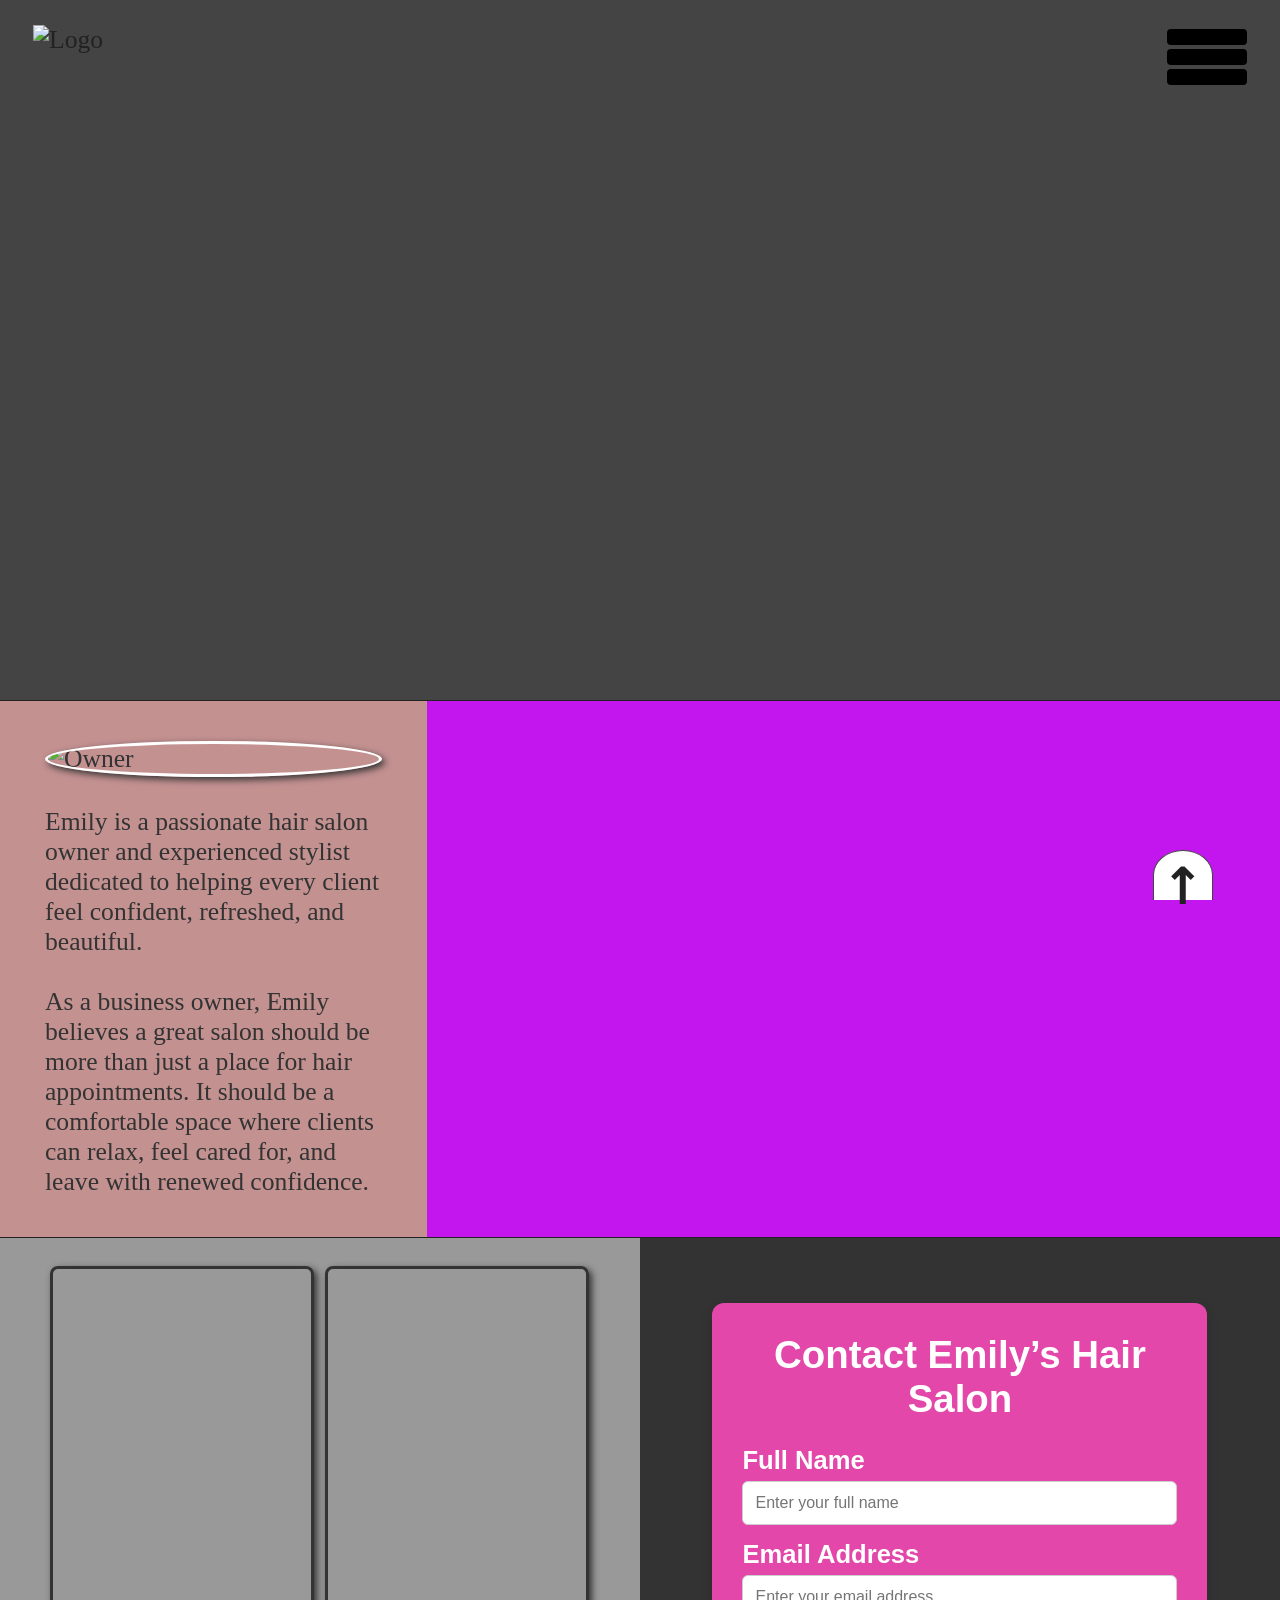
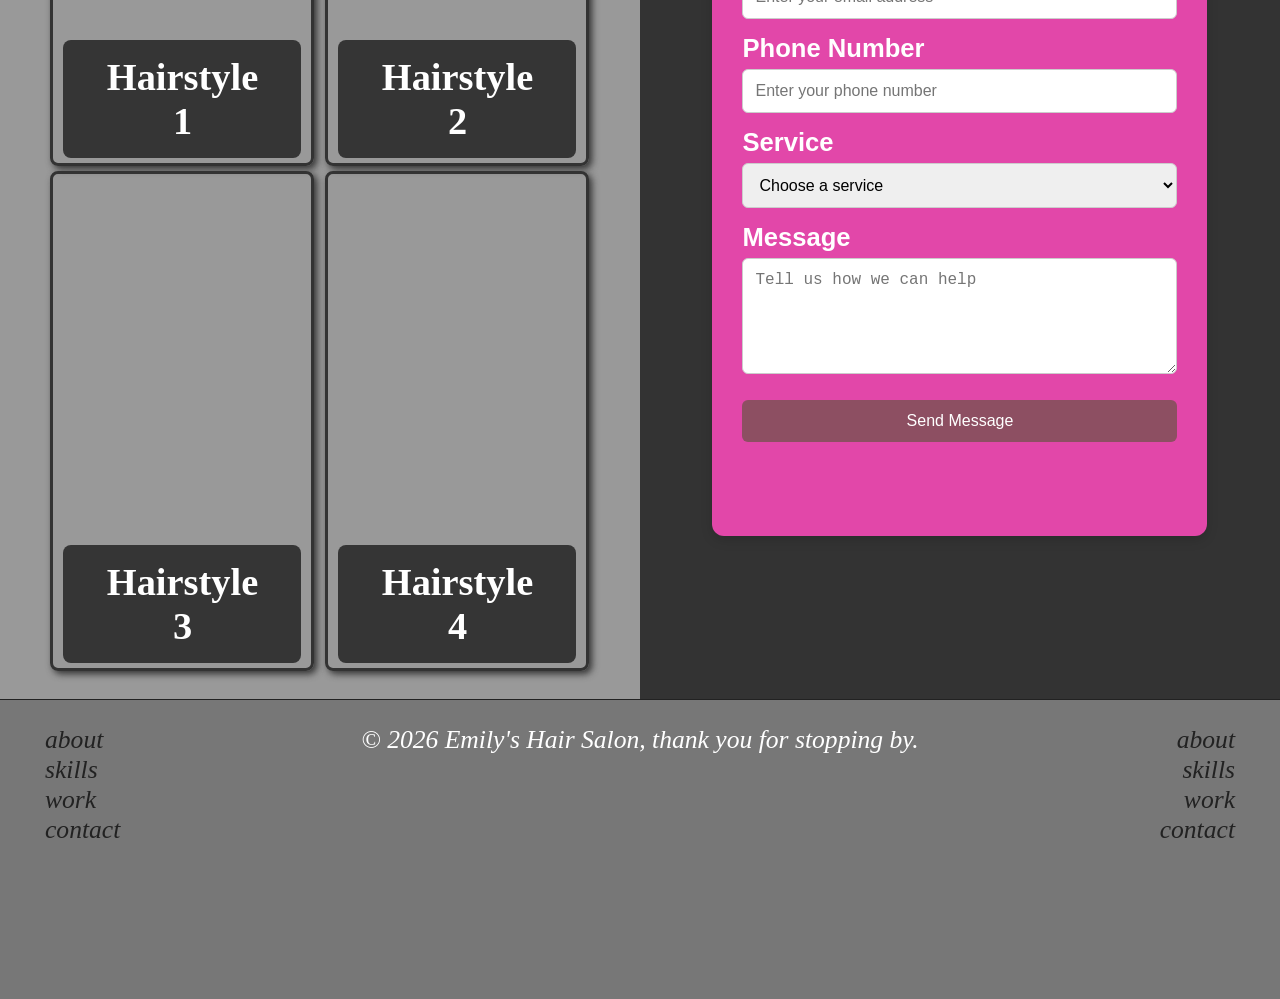
==== index.html @ ca1ec5e4 "added starter files added starter file / folder / images etc...." ====
<!DOCTYPE html>
<html lang="en">
<head>
  <meta charset="UTF-8">
  <meta name="viewport" content="width=device-width, initial-scale=1.0">
  <link rel="preconnect" href="https://fonts.googleapis.com">
  <link rel="preconnect" href="https://fonts.gstatic.com" crossorigin>
  <link href="https://fonts.googleapis.com/css2?family=Fascinate&display=swap" rel="stylesheet">
  <link rel="stylesheet" type='text/css' href="https://cdn.jsdelivr.net/gh/devicons/devicon@latest/devicon.min.css" />
  <script src="js/jquery.js" defer async></script>
  <script src="js/app.js" defer async></script>
  <link rel="stylesheet" href="css/app.css">
  <title>CSS Grid Sample</title>
</head>
<body id="top">
  <div id="topBtn" onclick="closeMenu();">
    <a href="#top">
      &uparrow;
    </a>
  </div>
  <a href="#top" title="home" onclick="closeMenu();">
    <img id="logo" src="assets/images/logo.png" alt="Logo">
  </a>
  <div id="hamburger" onclick="toggleMenu();">
    <div class="bar"></div>
    <div class="bar"></div>
    <div class="bar"></div>
  </div>
  <nav>
    <a href="#about" title="about" onclick="closeMenu();">about</a><br>
    <a href="#skills" title="skills" onclick="closeMenu();">skills</a><br>
    <a href="#work" title="work" onclick="closeMenu();">work</a><br>
    <a href="#contact" title="contact" onclick="closeMenu();">contact</a>
  </nav>

  <!-- GRID CODE -->
   <div id="grid">
    <header></header>
    <div id="about">
      <img id="ownerPic" src="assets/images/owner.png" alt="Owner">
      <p>Emily is a passionate hair salon owner and experienced stylist dedicated to helping every client feel confident, refreshed, and beautiful.</p>
      <p>As a business owner, Emily believes a great salon should be more than just a place for hair appointments. It should be a comfortable space where clients can relax, feel cared for, and leave with renewed confidence.</p>
    </div>
    <div id="skills">
      <i class="devicon-javascript-plain"></i>
      <i class="devicon-php-plain"></i>
      <i class="devicon-html5-plain"></i>
      <i class="devicon-css3-plain"></i>
      <i class="devicon-csharp-plain"></i>
      <i class="devicon-swift-plain"></i>
      <i class="devicon-ruby-plain"></i>
      <i class="devicon-bash-plain"></i>
    </div>
    <div id="work">
      <div class="workCard">
        <h2>Hairstyle 1</h2>
      </div>
      <div class="workCard">
        <h2>Hairstyle 2</h2>
      </div>
      <div class="workCard">
        <h2>Hairstyle 3</h2>
      </div>
      <div class="workCard">
        <h2>Hairstyle 4</h2>
      </div>
    </div>
    <div id="contact">
      <form class="contactForm">
        <h2>Contact Emily’s Hair Salon</h2>
        <label for="name">Full Name</label>
        <input type="text" id="name" name="name" placeholder="Enter your full name" required>
        <label for="email">Email Address</label>
        <input type="email" id="email" name="email" placeholder="Enter your email address" required>
        <label for="phone">Phone Number</label>
        <input type="tel" id="phone" name="phone" placeholder="Enter your phone number">
        <label for="service">Service</label>
        <select id="service" name="service" required>
          <option value="">Choose a service</option>
          <option value="haircut">Haircut</option>
          <option value="color">Hair Color</option>
          <option value="highlights">Highlights</option>
          <option value="styling">Hair Styling</option>
          <option value="consultation">Consultation</option>
        </select>
        <label for="message">Message</label>
        <textarea id="message" name="message" placeholder="Tell us how we can help" rows="5" required></textarea>
        <button type="submit">Send Message</button>
      </form>
    </div>
    <footer>
      <div>
        <a href="#about" title="about" onclick="closeMenu();">about</a><br>
        <a href="#skills" title="skills" onclick="closeMenu();">skills</a><br>
        <a href="#work" title="work" onclick="closeMenu();">work</a><br>
        <a href="#contact" title="contact" onclick="closeMenu();">contact</a>
      </div>
      <div> 
        &copy; 2026 Emily's Hair Salon, thank you for stopping by.
      </div>
      <div>
        <a href="#about" title="about" onclick="closeMenu();">about</a><br>
        <a href="#skills" title="skills" onclick="closeMenu();">skills</a><br>
        <a href="#work" title="work" onclick="closeMenu();">work</a><br>
        <a href="#contact" title="contact" onclick="closeMenu();">contact</a>
      </div>
    </footer>
   </div>
</body>
</html>
---- css/app.css ----
@font-face {
    font-family: 'singsong';
    src: url('../assets/fonts/singsong-webfont.woff2') format('woff2'),
         url('../assets/fonts/singsong-webfont.woff') format('woff');
    font-weight: normal;
    font-style: normal;
}
* {
  padding: 0;
  margin: 0;
  box-sizing: border-box;
  scroll-behavior: smooth;
}
body {
  background: #444;
  color: #fff;
  font-size: 1.6em;
}
#logo {
  width: 130px;
  position: fixed;
  z-index: 13;
  top: 25px;
  left: 33px;
}
#hamburger {
  width: 80px;
  height: 70px;
  position: fixed;
  z-index: 33;
  top: 25px;
  right: 33px;
  cursor: pointer;
}
  .bar {
    width: 80px;
    height: 16px;
    margin: 4px 0;
    border-radius: 4px;
    background: #000;
  }
nav {
  width: 300px;
  height: 100vh;
  position: fixed;
  z-index: 21;
  background: #aaa;
  border-left: 1px solid #222;
  top: 0;
  right: -300px;
  padding-top: 150px;
  padding-left: 42px;
  font-family: "Fascinate", system-ui;
  font-weight: 400;
  font-style: normal;
  font-size: 1.7em;
}
  a {
    text-decoration: none;
    color: #222;
  }
  a:hover {
    text-decoration: underline;
    color: #098a4c;
  }
#topBtn {
  width: 60px;
  height: 50px;
  background: #fff;
  color: #333;
  text-align: center;
  position: fixed;
  font-weight: 900;
  font-size: 2em;
  z-index: 29;
  bottom: 0;
  right: 67px;
  cursor: pointer;
  border-top-left-radius: 50%;
  border-top-right-radius: 50%;
  border-top: 1px solid #444;
  border-left: 1px solid #444;
  border-right: 1px solid #444;
  font-family: "Fascinate", system-ui;
}

/*======================*/
/*====== GRID CODE =====*/
#grid {
  display: grid;
  width: 100%;
  grid-template-columns: repeat(12, 1fr);
  grid-auto-rows: minmax(300px, auto);
  grid-template-areas: 
    "hdr hdr hdr hdr hdr hdr hdr hdr hdr hdr hdr hdr"
    "abt abt abt abt skl skl skl skl skl skl skl skl"
    "wrk wrk wrk wrk wrk wrk con con con con con con"
    "ftr ftr ftr ftr ftr ftr ftr ftr ftr ftr ftr ftr";
}
header {
  display: grid;
  grid-area: hdr;
  width: 100%;
  height: 700px;
  background: url('../assets/images/headerBkg1.png');
  background-size: cover;
  background-position-y: -100px;
}
#about {
  display: grid;
  grid-area: abt;
  width: 100%;
  background: #c49191;
  border-top: 1px solid #222;
  padding: 25px 45px;
  color: #333;
}
  #about > p {
    margin: 15px 0;
  }
  #ownerPic {
    width: 80%;
    border-radius: 50%;
    margin: 20px auto;
    border: 6px solid #fff;
    box-shadow: 3px 3px 7px #333;
  }
#skills {
  display: grid;
  grid-area: skl;
  width: 100%;
  background: #c316ef;
  border-top: 1px solid #222;
  grid-template-columns: repeat(4, 1fr);
  padding: 25px 45px;
  align-items: center;
  justify-items: center;
}
  #skills > i {
    font-size: 5.8em;
  }
#work {
  display: grid;
  grid-area: wrk;
  width: 100%;
  background: #999;
  border-top: 1px solid #222;
  padding: 25px 45px;
  color: #333;
  grid-template-columns: repeat(2, 1fr);
}
  .workCard {
    width: 80%;
    min-height: 500px;
    background: #fff;
    margin: 10px auto;
    border-radius: 8px;
    box-shadow: 3px 3px 7px #333;
    padding: 15px 25px;
    border: 3px solid #333;
    text-align: center;
  }
    .workCard > h2 {
      position: sticky;
      top: 450px;
      background: rgba(33, 33, 33, .83);
      color: #fff;
      padding: 15px 30px;
      border-radius: 8px;
    }
    .workCard > img {
      width: 100%;
    }
    .workCard:nth-child(1) {
      background: url("../assets/images/hairstyle1.png");
      background-size: cover;
      background-position: center;
      overflow: hidden;
    }
    .workCard:nth-child(2) {
      background: url("../assets/images/hairstyle2.png");
      background-size: cover;
      background-position: center;
      overflow: hidden;
    }
    .workCard:nth-child(3) {
      background: url("../assets/images/hairstyle3.png");
      background-size: cover;
      background-position: center;
      overflow: hidden;
    }
    .workCard:nth-child(4) {
      background: url("../assets/images/hairstyle4.png");
      background-size: cover;
      background-position: center;
      overflow: hidden;
    }
#contact {
  display: grid;
  grid-area: con;
  width: 100%;
  background: #333;
  border-top: 1px solid #222;
  padding: 25px 45px;
}
  .contactForm {
    width: 90%;
    max-width: 600px;
    max-height: 833px;
    margin: 40px auto;
    padding: 30px;
    background: #e247a9;
    border-radius: 12px;
    box-shadow: 0 4px 12px rgba(0, 0, 0, 0.15);
    font-family: Arial, sans-serif;
  }
  .contactForm h2 {
    margin-bottom: 25px;
    text-align: center;
  }
  .contactForm label {
    display: block;
    margin-top: 15px;
    margin-bottom: 6px;
    font-weight: bold;
  }
  .contactForm input,
  .contactForm select,
  .contactForm textarea {
    width: 100%;
    padding: 12px;
    border: 1px solid #ccc;
    border-radius: 6px;
    font-size: 1rem;
    box-sizing: border-box;
  }
  .contactForm textarea {
    resize: vertical;
  }
  .contactForm button {
    width: 100%;
    margin-top: 20px;
    padding: 12px;
    background: #8d4f62;
    color: #fff;
    border: none;
    border-radius: 6px;
    font-size: 1rem;
    cursor: pointer;
  }
  .contactForm button:hover {
    background: #6f3d4d;
  }
footer {
  display: grid;
  grid-area: ftr;
  width: 100%;
  background: #777;
  border-top: 1px solid #222;
  padding: 25px 45px;
  font-style: italic;
  color: #fff;
  grid-template-columns: 1fr 5fr 1fr;
}
  footer > div:nth-child(2) {
    text-align: center;
  }
  footer > div:nth-child(3) {
    text-align: right;
  }

/*======================================*/
/*========== MEDIA QUERIES ============*/
@media screen and (max-width: 1440px) {
  header {
    background-position-y: 0;
  }
  #ownerPic {
    width: 100%;
    margin: 15px auto;
    border: 3px solid #fff;
  }
  #skills > i {
    font-size: 4.2em;
  }
  .workCard {
    width: 96%;
    padding: 5px 10px;
    margin: 1% 2%;
  }
}
@media screen and (max-width: 1050px) {
  #grid {
    grid-template-columns: repeat(6, 1fr);
    grid-template-areas: 
      "hdr hdr hdr hdr hdr hdr"
      "abt abt abt abt abt abt"
      "skl skl skl skl skl skl"
      "wrk wrk wrk wrk wrk wrk"
      "con con con con con con"
      "ftr ftr ftr ftr ftr ftr";
  }
  #skills {
    grid-template-columns: repeat(3, 1fr);
  }
    #skills > i {
      font-size: 3em;
    }
}
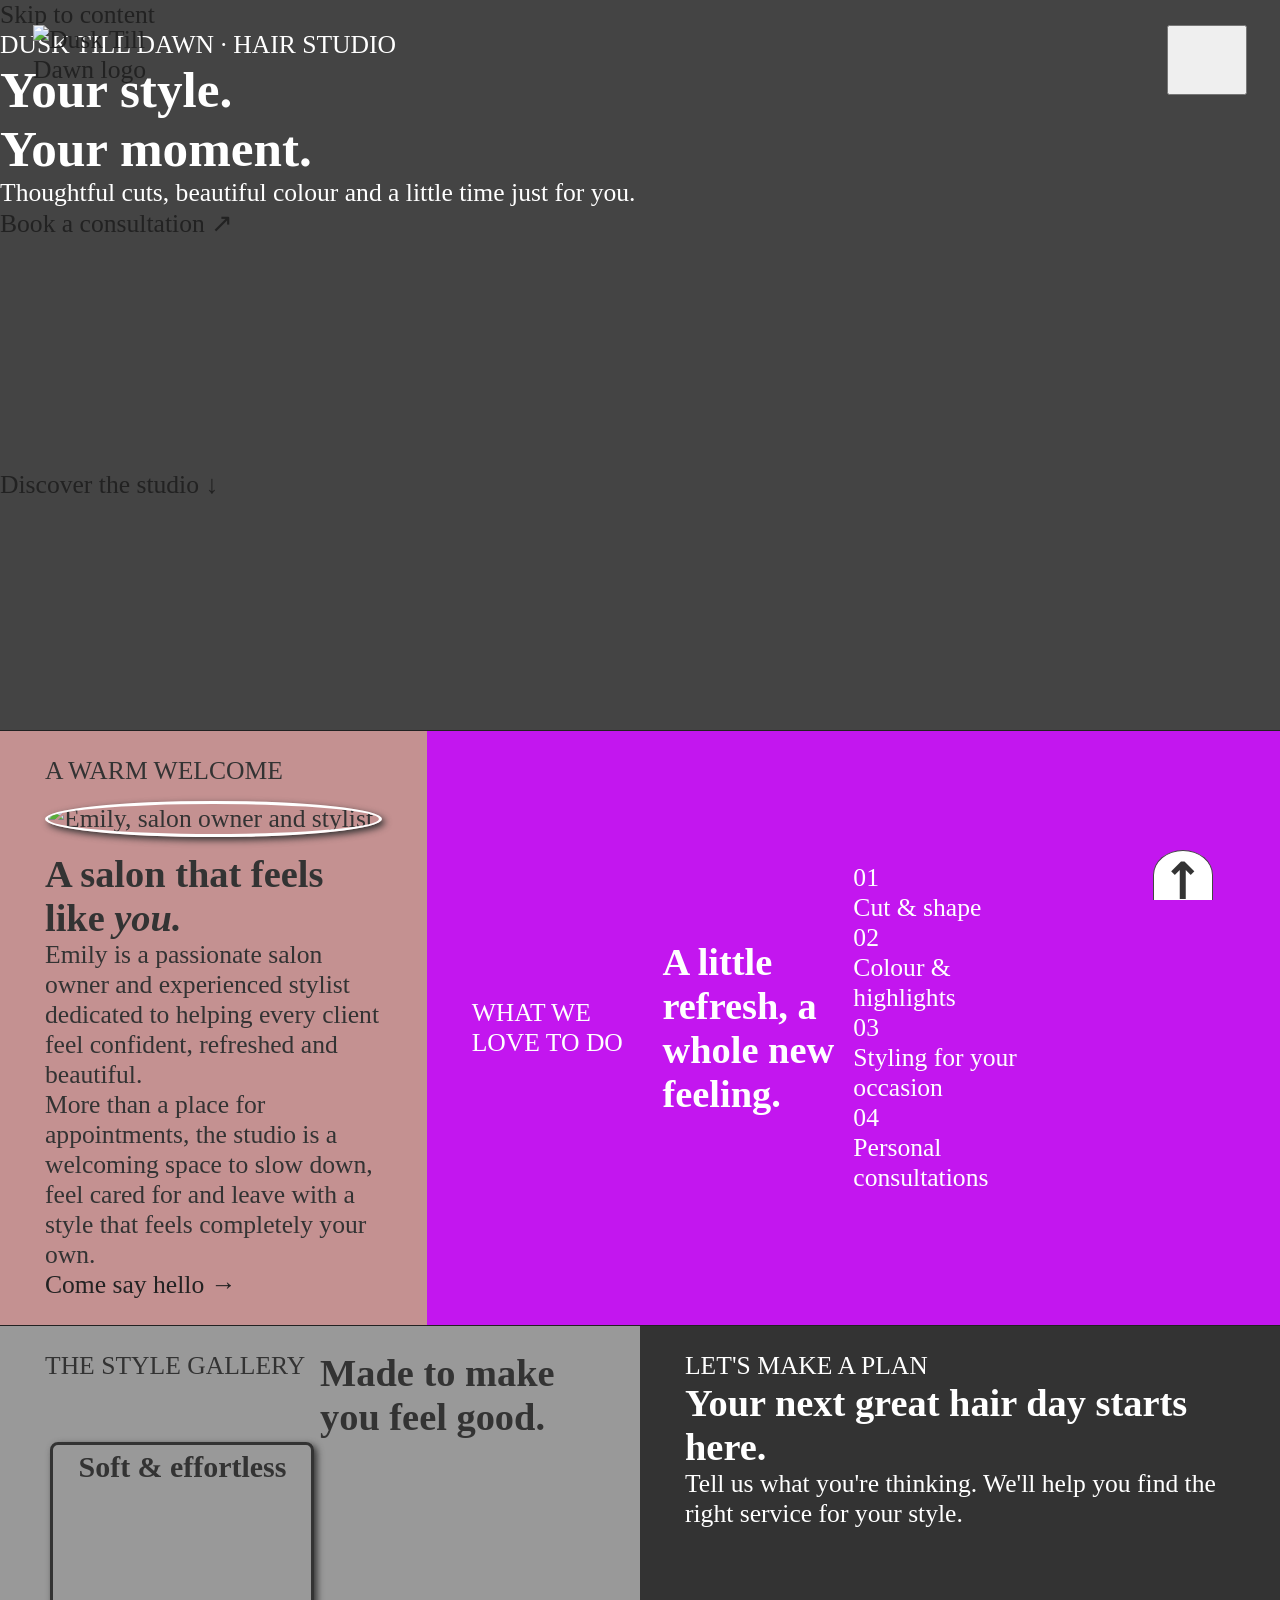
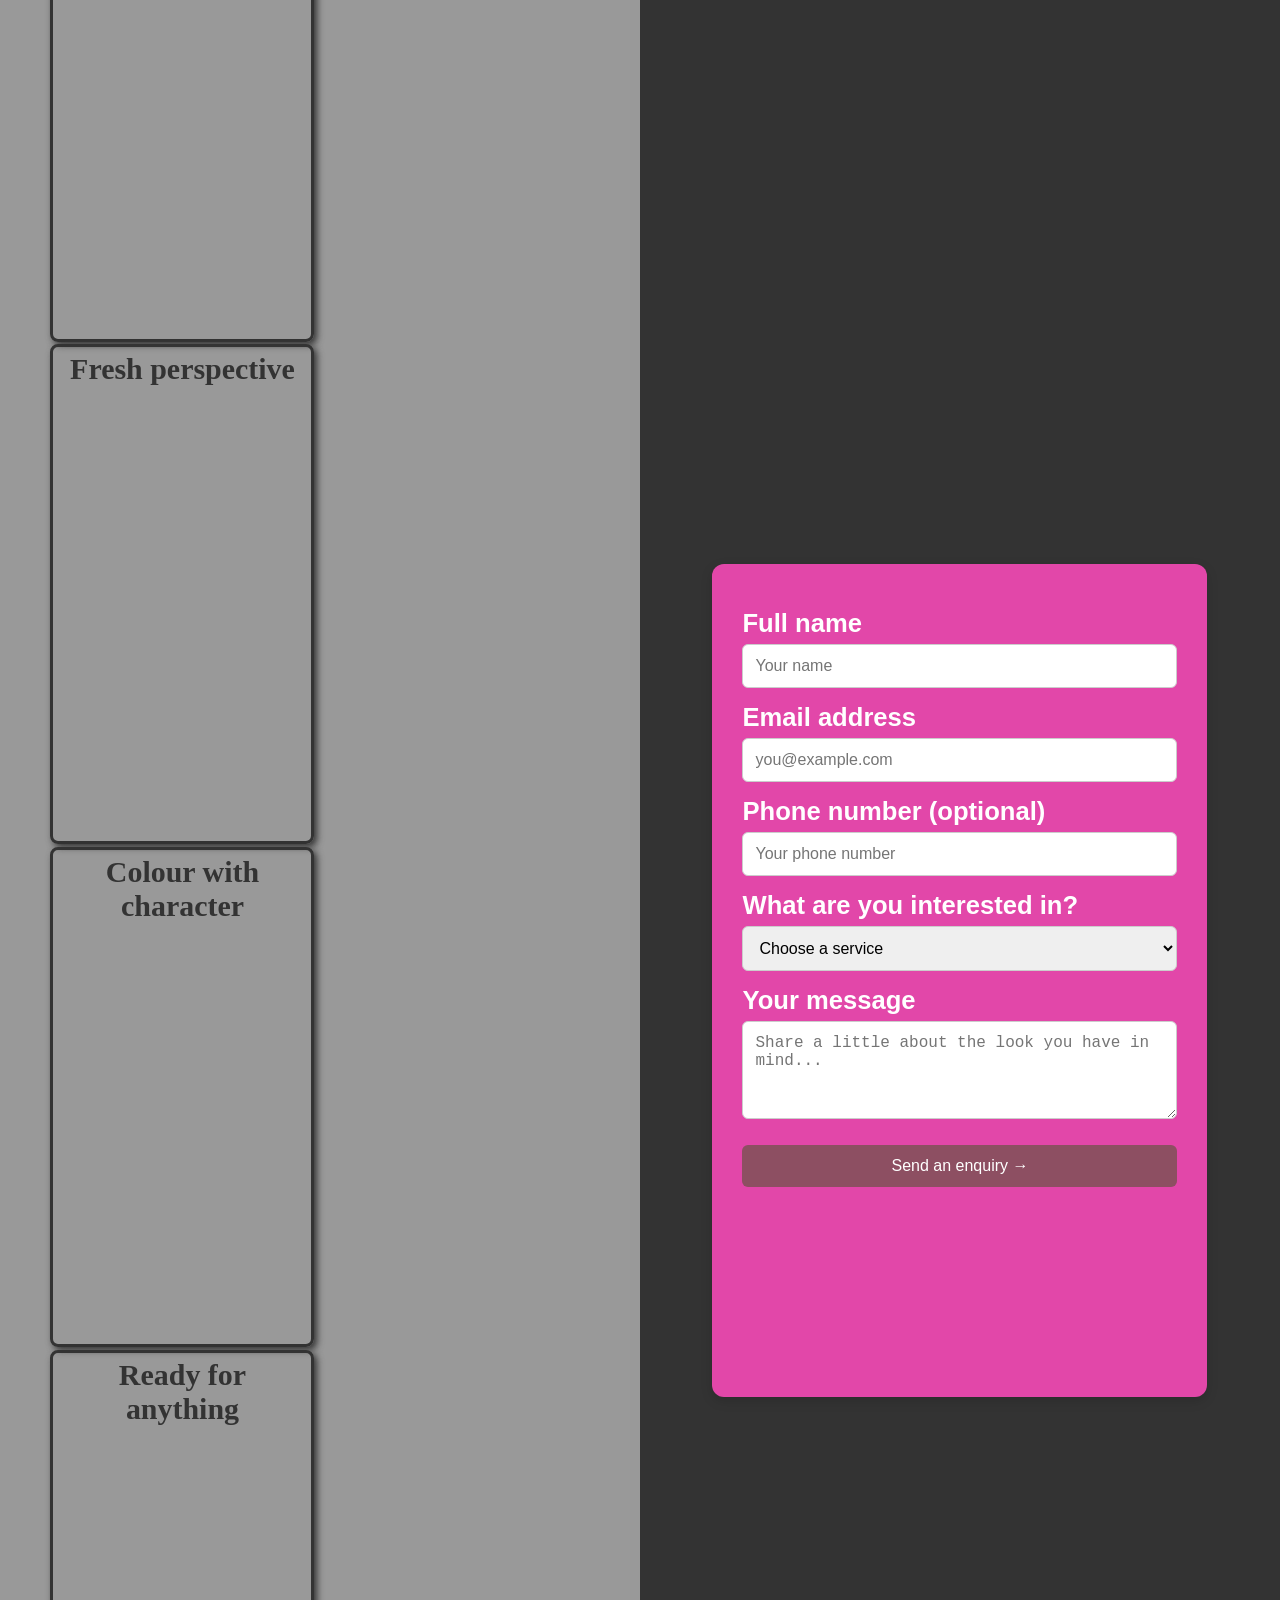
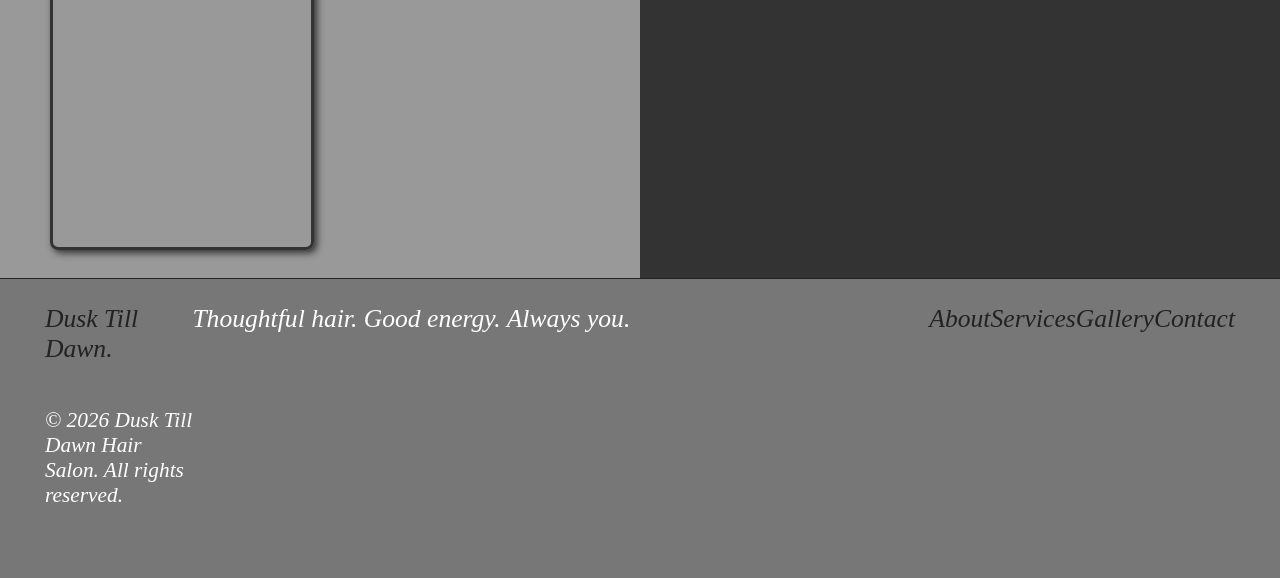
==== commit 1a72a67c: "Improve homepage layout and accessibility" ====
--- a/index.html
+++ b/index.html
@@ -3,108 +3,122 @@
 <head>
   <meta charset="UTF-8">
   <meta name="viewport" content="width=device-width, initial-scale=1.0">
+  <meta name="description" content="Dusk Till Dawn Hair Salon — thoughtful styling, colour and care.">
   <link rel="preconnect" href="https://fonts.googleapis.com">
   <link rel="preconnect" href="https://fonts.gstatic.com" crossorigin>
-  <link href="https://fonts.googleapis.com/css2?family=Fascinate&display=swap" rel="stylesheet">
-  <link rel="stylesheet" type='text/css' href="https://cdn.jsdelivr.net/gh/devicons/devicon@latest/devicon.min.css" />
-  <script src="js/jquery.js" defer async></script>
-  <script src="js/app.js" defer async></script>
+  <link href="https://fonts.googleapis.com/css2?family=DM+Sans:wght@400;500;600;700&family=Playfair+Display:wght@500;600;700&display=swap" rel="stylesheet">
+  <link rel="stylesheet" href="https://cdn.jsdelivr.net/gh/devicons/devicon@latest/devicon.min.css">
   <link rel="stylesheet" href="css/app.css">
-  <title>CSS Grid Sample</title>
+  <script src="js/jquery.js" defer></script>
+  <script src="js/app.js" defer></script>
+  <title>Dusk Till Dawn | Hair Salon</title>
 </head>
 <body id="top">
-  <div id="topBtn" onclick="closeMenu();">
-    <a href="#top">
-      &uparrow;
-    </a>
-  </div>
-  <a href="#top" title="home" onclick="closeMenu();">
-    <img id="logo" src="assets/images/logo.png" alt="Logo">
+  <a class="skip-link" href="#main">Skip to content</a>
+  <a class="brand" href="#top" aria-label="Dusk Till Dawn home">
+    <img id="logo" src="assets/images/logo.png" alt="Dusk Till Dawn logo">
   </a>
-  <div id="hamburger" onclick="toggleMenu();">
-    <div class="bar"></div>
-    <div class="bar"></div>
-    <div class="bar"></div>
-  </div>
-  <nav>
-    <a href="#about" title="about" onclick="closeMenu();">about</a><br>
-    <a href="#skills" title="skills" onclick="closeMenu();">skills</a><br>
-    <a href="#work" title="work" onclick="closeMenu();">work</a><br>
-    <a href="#contact" title="contact" onclick="closeMenu();">contact</a>
+
+  <button id="hamburger" type="button" aria-label="Toggle navigation" aria-controls="site-nav" aria-expanded="false" onclick="toggleMenu();">
+    <span class="bar"></span><span class="bar"></span><span class="bar"></span>
+  </button>
+
+  <nav id="site-nav" aria-label="Main navigation">
+    <a href="#about" onclick="closeMenu();">About</a>
+    <a href="#skills" onclick="closeMenu();">Services & skills</a>
+    <a href="#work" onclick="closeMenu();">Our work</a>
+    <a href="#contact" onclick="closeMenu();">Contact</a>
   </nav>
 
-  <!-- GRID CODE -->
-   <div id="grid">
-    <header></header>
-    <div id="about">
-      <img id="ownerPic" src="assets/images/owner.png" alt="Owner">
-      <p>Emily is a passionate hair salon owner and experienced stylist dedicated to helping every client feel confident, refreshed, and beautiful.</p>
-      <p>As a business owner, Emily believes a great salon should be more than just a place for hair appointments. It should be a comfortable space where clients can relax, feel cared for, and leave with renewed confidence.</p>
+  <main id="main">
+    <div id="grid">
+      <header class="hero">
+        <div class="hero-content">
+          <p class="eyebrow">DUSK TILL DAWN · HAIR STUDIO</p>
+          <h1>Your style.<br><span>Your moment.</span></h1>
+          <p class="hero-copy">Thoughtful cuts, beautiful colour and a little time just for you.</p>
+          <a class="button button-light" href="#contact">Book a consultation <span aria-hidden="true">↗</span></a>
+        </div>
+        <a class="scroll-cue" href="#about">Discover the studio <span aria-hidden="true">↓</span></a>
+      </header>
+
+      <section id="about" class="section about-section" aria-labelledby="about-title">
+        <div class="section-kicker">A WARM WELCOME</div>
+        <img id="ownerPic" src="assets/images/owner.png" alt="Emily, salon owner and stylist">
+        <div class="about-copy">
+          <h2 id="about-title">A salon that feels like <em>you.</em></h2>
+          <p>Emily is a passionate salon owner and experienced stylist dedicated to helping every client feel confident, refreshed and beautiful.</p>
+          <p>More than a place for appointments, the studio is a welcoming space to slow down, feel cared for and leave with a style that feels completely your own.</p>
+          <a class="text-link" href="#contact">Come say hello <span aria-hidden="true">→</span></a>
+        </div>
+      </section>
+
+      <section id="skills" class="section services-section" aria-labelledby="services-title">
+        <div class="section-kicker">WHAT WE LOVE TO DO</div>
+        <h2 id="services-title">A little refresh, a whole new feeling.</h2>
+        <div class="service-list">
+          <div><span>01</span><p>Cut & shape</p></div>
+          <div><span>02</span><p>Colour & highlights</p></div>
+          <div><span>03</span><p>Styling for your occasion</p></div>
+          <div><span>04</span><p>Personal consultations</p></div>
+        </div>
+        <div class="skill-icons" aria-label="Technologies used to build this website">
+          <i class="devicon-html5-plain" title="HTML5" aria-label="HTML5"></i>
+          <i class="devicon-css3-plain" title="CSS3" aria-label="CSS3"></i>
+          <i class="devicon-javascript-plain" title="JavaScript" aria-label="JavaScript"></i>
+        </div>
+      </section>
+
+      <section id="work" class="section work-section" aria-labelledby="work-title">
+        <div class="section-kicker">THE STYLE GALLERY</div>
+        <h2 id="work-title">Made to make you feel good.</h2>
+        <div class="work-grid">
+          <article class="workCard"><h3>Soft & effortless</h3></article>
+          <article class="workCard"><h3>Fresh perspective</h3></article>
+          <article class="workCard"><h3>Colour with character</h3></article>
+          <article class="workCard"><h3>Ready for anything</h3></article>
+        </div>
+      </section>
+
+      <section id="contact" class="section contact-section" aria-labelledby="contact-title">
+        <div class="contact-intro">
+          <div class="section-kicker">LET'S MAKE A PLAN</div>
+          <h2 id="contact-title">Your next great hair day starts here.</h2>
+          <p>Tell us what you're thinking. We'll help you find the right service for your style.</p>
+        </div>
+        <form class="contactForm">
+          <label for="name">Full name</label>
+          <input type="text" id="name" name="name" placeholder="Your name" autocomplete="name" required>
+          <label for="email">Email address</label>
+          <input type="email" id="email" name="email" placeholder="you@example.com" autocomplete="email" required>
+          <label for="phone">Phone number <span>(optional)</span></label>
+          <input type="tel" id="phone" name="phone" placeholder="Your phone number" autocomplete="tel">
+          <label for="service">What are you interested in?</label>
+          <select id="service" name="service" required>
+            <option value="">Choose a service</option>
+            <option value="haircut">Cut & shape</option>
+            <option value="color">Hair colour</option>
+            <option value="highlights">Highlights</option>
+            <option value="styling">Hair styling</option>
+            <option value="consultation">Consultation</option>
+          </select>
+          <label for="message">Your message</label>
+          <textarea id="message" name="message" placeholder="Share a little about the look you have in mind..." rows="4" required></textarea>
+          <button class="button button-dark" type="submit">Send an enquiry <span aria-hidden="true">→</span></button>
+        </form>
+      </section>
+
+      <footer class="site-footer">
+        <a href="#top" class="footer-brand">Dusk Till Dawn<span>.</span></a>
+        <p>Thoughtful hair. Good energy. Always you.</p>
+        <div class="footer-links">
+          <a href="#about">About</a><a href="#skills">Services</a><a href="#work">Gallery</a><a href="#contact">Contact</a>
+        </div>
+        <small>&copy; 2026 Dusk Till Dawn Hair Salon. All rights reserved.</small>
+      </footer>
     </div>
-    <div id="skills">
-      <i class="devicon-javascript-plain"></i>
-      <i class="devicon-php-plain"></i>
-      <i class="devicon-html5-plain"></i>
-      <i class="devicon-css3-plain"></i>
-      <i class="devicon-csharp-plain"></i>
-      <i class="devicon-swift-plain"></i>
-      <i class="devicon-ruby-plain"></i>
-      <i class="devicon-bash-plain"></i>
-    </div>
-    <div id="work">
-      <div class="workCard">
-        <h2>Hairstyle 1</h2>
-      </div>
-      <div class="workCard">
-        <h2>Hairstyle 2</h2>
-      </div>
-      <div class="workCard">
-        <h2>Hairstyle 3</h2>
-      </div>
-      <div class="workCard">
-        <h2>Hairstyle 4</h2>
-      </div>
-    </div>
-    <div id="contact">
-      <form class="contactForm">
-        <h2>Contact Emily’s Hair Salon</h2>
-        <label for="name">Full Name</label>
-        <input type="text" id="name" name="name" placeholder="Enter your full name" required>
-        <label for="email">Email Address</label>
-        <input type="email" id="email" name="email" placeholder="Enter your email address" required>
-        <label for="phone">Phone Number</label>
-        <input type="tel" id="phone" name="phone" placeholder="Enter your phone number">
-        <label for="service">Service</label>
-        <select id="service" name="service" required>
-          <option value="">Choose a service</option>
-          <option value="haircut">Haircut</option>
-          <option value="color">Hair Color</option>
-          <option value="highlights">Highlights</option>
-          <option value="styling">Hair Styling</option>
-          <option value="consultation">Consultation</option>
-        </select>
-        <label for="message">Message</label>
-        <textarea id="message" name="message" placeholder="Tell us how we can help" rows="5" required></textarea>
-        <button type="submit">Send Message</button>
-      </form>
-    </div>
-    <footer>
-      <div>
-        <a href="#about" title="about" onclick="closeMenu();">about</a><br>
-        <a href="#skills" title="skills" onclick="closeMenu();">skills</a><br>
-        <a href="#work" title="work" onclick="closeMenu();">work</a><br>
-        <a href="#contact" title="contact" onclick="closeMenu();">contact</a>
-      </div>
-      <div> 
-        &copy; 2026 Emily's Hair Salon, thank you for stopping by.
-      </div>
-      <div>
-        <a href="#about" title="about" onclick="closeMenu();">about</a><br>
-        <a href="#skills" title="skills" onclick="closeMenu();">skills</a><br>
-        <a href="#work" title="work" onclick="closeMenu();">work</a><br>
-        <a href="#contact" title="contact" onclick="closeMenu();">contact</a>
-      </div>
-    </footer>
-   </div>
+  </main>
+
+  <a id="topBtn" href="#top" aria-label="Back to top">↑</a>
 </body>
 </html>
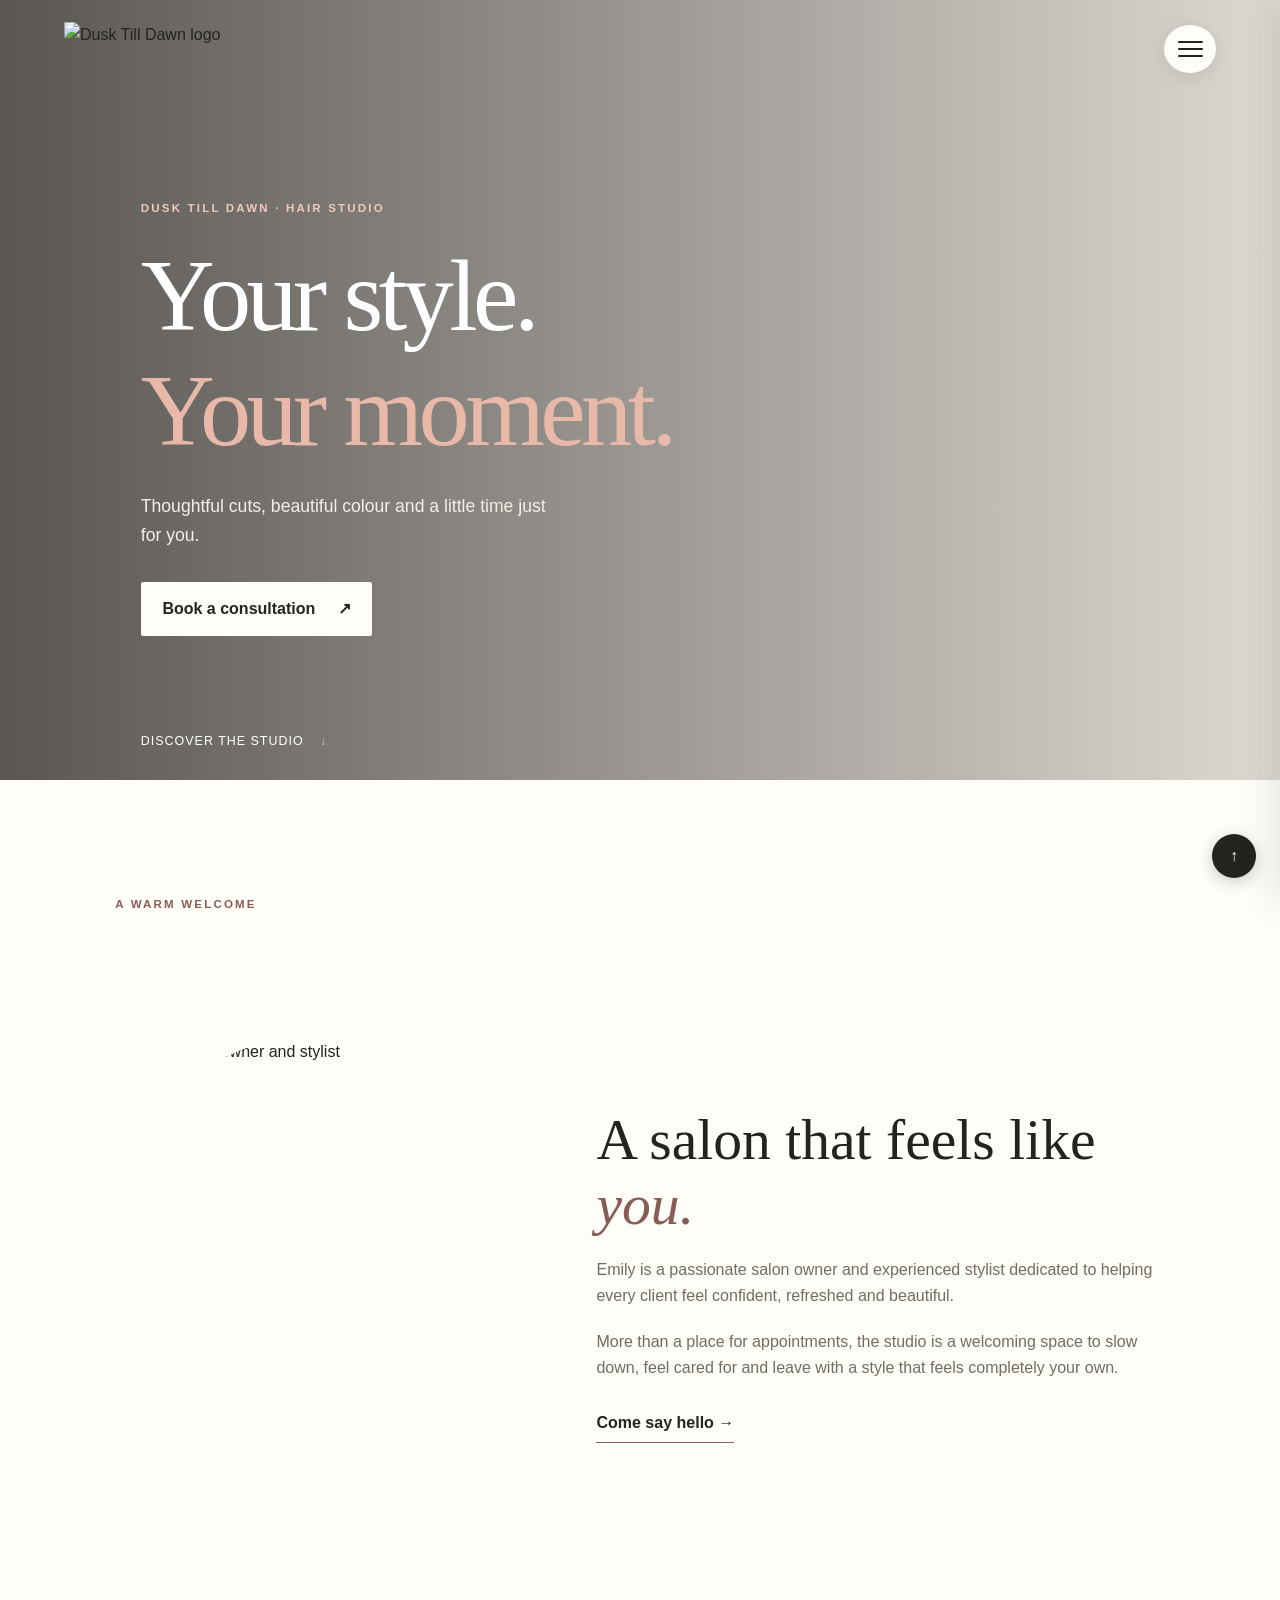
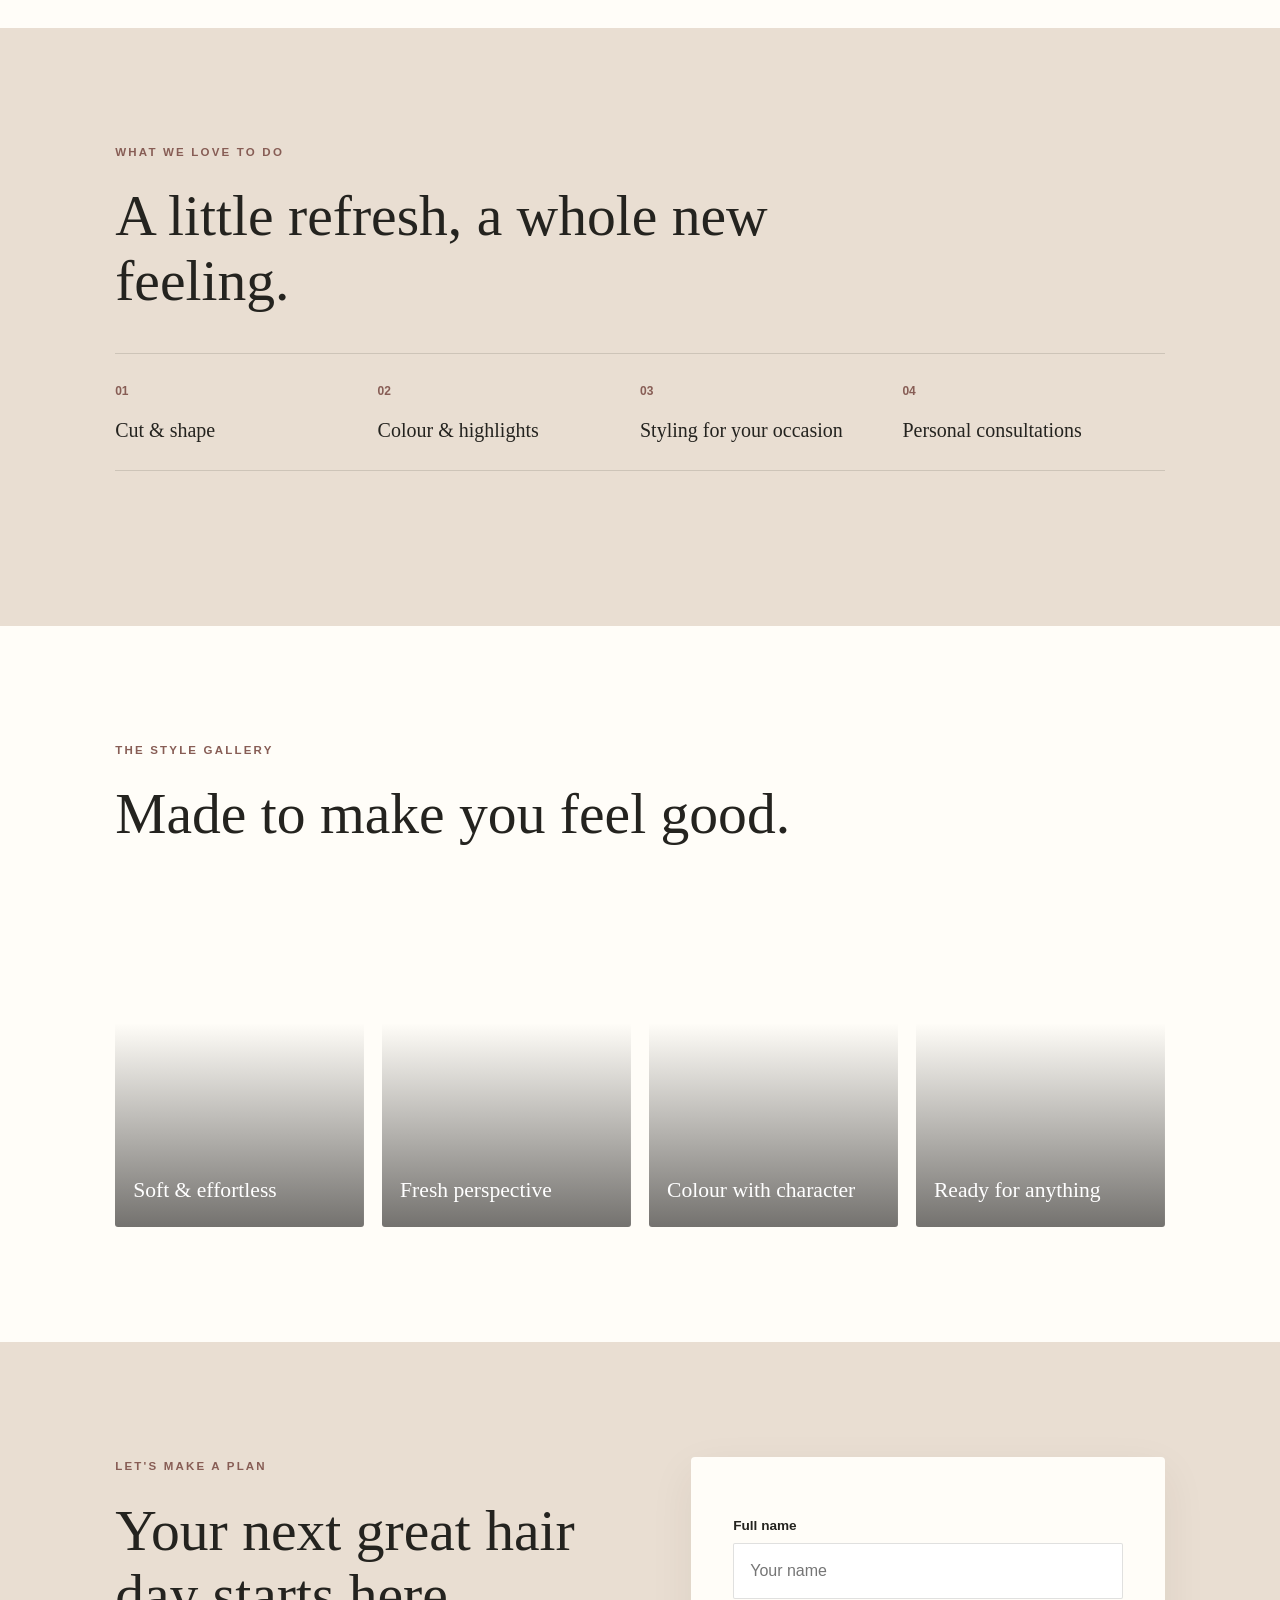
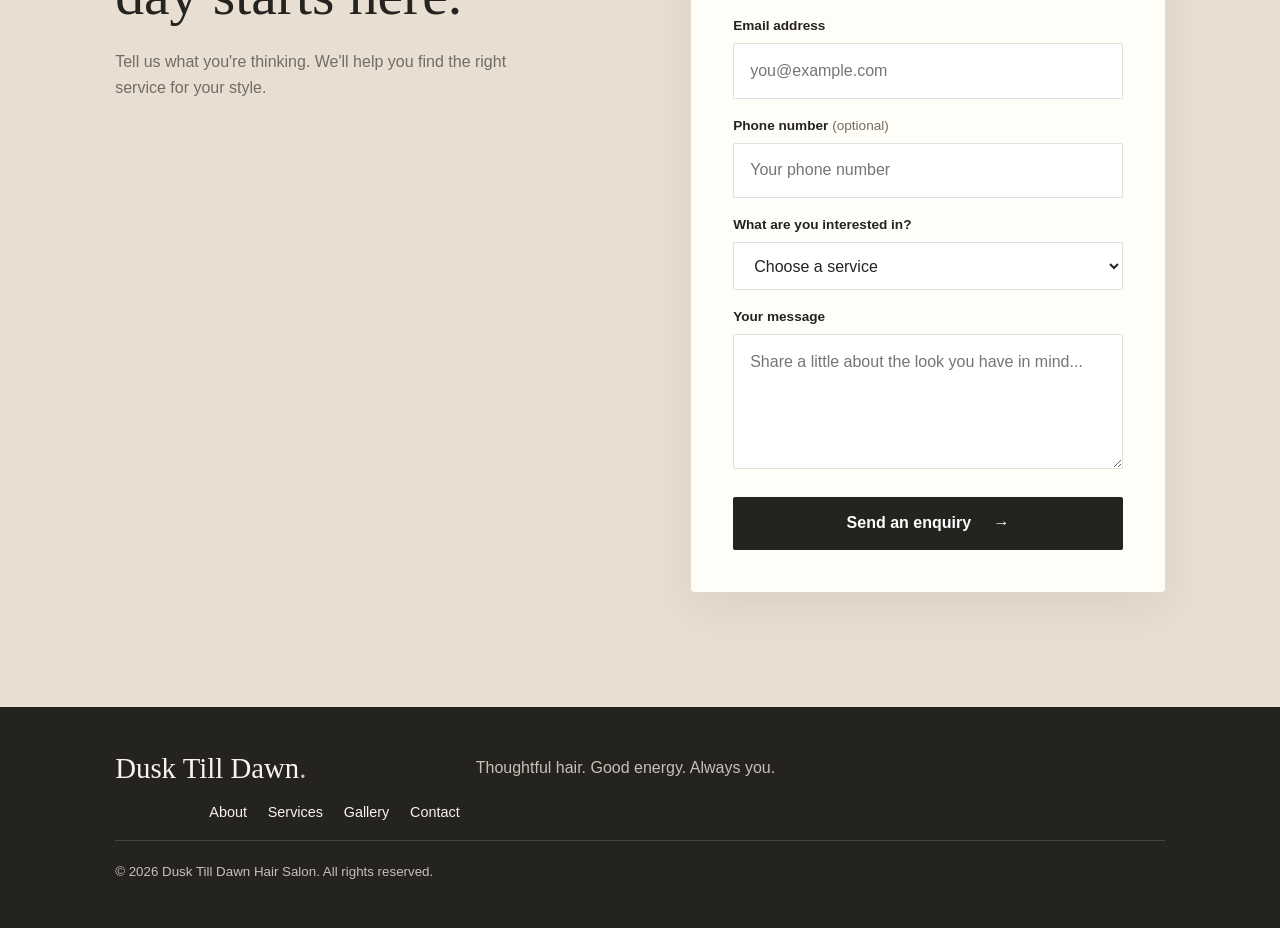
==== commit 0b4a5081: "Add consistent homepage navigation links" ====
--- a/index.html
+++ b/index.html
@@ -24,7 +24,8 @@
   </button>
 
   <nav id="site-nav" aria-label="Main navigation">
-    <a href="#about" onclick="closeMenu();">About</a>
+    <a href="#top" onclick="closeMenu();" aria-current="page">Home</a>
+    <a href="about.html" onclick="closeMenu();">About</a>
     <a href="#skills" onclick="closeMenu();">Services & skills</a>
     <a href="#work" onclick="closeMenu();">Our work</a>
     <a href="#contact" onclick="closeMenu();">Contact</a>
@@ -112,7 +113,7 @@
         <a href="#top" class="footer-brand">Dusk Till Dawn<span>.</span></a>
         <p>Thoughtful hair. Good energy. Always you.</p>
         <div class="footer-links">
-          <a href="#about">About</a><a href="#skills">Services</a><a href="#work">Gallery</a><a href="#contact">Contact</a>
+          <a href="about.html">About</a><a href="#skills">Services</a><a href="#work">Gallery</a><a href="#contact">Contact</a>
         </div>
         <small>&copy; 2026 Dusk Till Dawn Hair Salon. All rights reserved.</small>
       </footer>
--- a/css/app.css
+++ b/css/app.css
@@ -1,310 +1,82 @@
-
-@font-face {
-    font-family: 'singsong';
-    src: url('../assets/fonts/singsong-webfont.woff2') format('woff2'),
-         url('../assets/fonts/singsong-webfont.woff') format('woff');
-    font-weight: normal;
-    font-style: normal;
+:root {
+  --ink: #24231f;
+  --muted: #716d64;
+  --cream: #f7f4ed;
+  --paper: #fffdf8;
+  --rose: #c58f82;
+  --rose-dark: #875d55;
+  --line: rgba(36, 35, 31, .14);
 }
-* {
-  padding: 0;
-  margin: 0;
-  box-sizing: border-box;
-  scroll-behavior: smooth;
-}
-body {
-  background: #444;
-  color: #fff;
-  font-size: 1.6em;
-}
-#logo {
-  width: 130px;
-  position: fixed;
-  z-index: 13;
-  top: 25px;
-  left: 33px;
-}
-#hamburger {
-  width: 80px;
-  height: 70px;
-  position: fixed;
-  z-index: 33;
-  top: 25px;
-  right: 33px;
-  cursor: pointer;
-}
-  .bar {
-    width: 80px;
-    height: 16px;
-    margin: 4px 0;
-    border-radius: 4px;
-    background: #000;
-  }
-nav {
-  width: 300px;
-  height: 100vh;
-  position: fixed;
-  z-index: 21;
-  background: #aaa;
-  border-left: 1px solid #222;
-  top: 0;
-  right: -300px;
-  padding-top: 150px;
-  padding-left: 42px;
-  font-family: "Fascinate", system-ui;
-  font-weight: 400;
-  font-style: normal;
-  font-size: 1.7em;
-}
-  a {
-    text-decoration: none;
-    color: #222;
-  }
-  a:hover {
-    text-decoration: underline;
-    color: #098a4c;
-  }
-#topBtn {
-  width: 60px;
-  height: 50px;
-  background: #fff;
-  color: #333;
-  text-align: center;
-  position: fixed;
-  font-weight: 900;
-  font-size: 2em;
-  z-index: 29;
-  bottom: 0;
-  right: 67px;
-  cursor: pointer;
-  border-top-left-radius: 50%;
-  border-top-right-radius: 50%;
-  border-top: 1px solid #444;
-  border-left: 1px solid #444;
-  border-right: 1px solid #444;
-  font-family: "Fascinate", system-ui;
-}
-
-/*======================*/
-/*====== GRID CODE =====*/
-#grid {
-  display: grid;
-  width: 100%;
-  grid-template-columns: repeat(12, 1fr);
-  grid-auto-rows: minmax(300px, auto);
-  grid-template-areas: 
-    "hdr hdr hdr hdr hdr hdr hdr hdr hdr hdr hdr hdr"
-    "abt abt abt abt skl skl skl skl skl skl skl skl"
-    "wrk wrk wrk wrk wrk wrk con con con con con con"
-    "ftr ftr ftr ftr ftr ftr ftr ftr ftr ftr ftr ftr";
-}
-header {
-  display: grid;
-  grid-area: hdr;
-  width: 100%;
-  height: 700px;
-  background: url('../assets/images/headerBkg1.png');
-  background-size: cover;
-  background-position-y: -100px;
-}
-#about {
-  display: grid;
-  grid-area: abt;
-  width: 100%;
-  background: #c49191;
-  border-top: 1px solid #222;
-  padding: 25px 45px;
-  color: #333;
-}
-  #about > p {
-    margin: 15px 0;
-  }
-  #ownerPic {
-    width: 80%;
-    border-radius: 50%;
-    margin: 20px auto;
-    border: 6px solid #fff;
-    box-shadow: 3px 3px 7px #333;
-  }
-#skills {
-  display: grid;
-  grid-area: skl;
-  width: 100%;
-  background: #c316ef;
-  border-top: 1px solid #222;
-  grid-template-columns: repeat(4, 1fr);
-  padding: 25px 45px;
-  align-items: center;
-  justify-items: center;
-}
-  #skills > i {
-    font-size: 5.8em;
-  }
-#work {
-  display: grid;
-  grid-area: wrk;
-  width: 100%;
-  background: #999;
-  border-top: 1px solid #222;
-  padding: 25px 45px;
-  color: #333;
-  grid-template-columns: repeat(2, 1fr);
-}
-  .workCard {
-    width: 80%;
-    min-height: 500px;
-    background: #fff;
-    margin: 10px auto;
-    border-radius: 8px;
-    box-shadow: 3px 3px 7px #333;
-    padding: 15px 25px;
-    border: 3px solid #333;
-    text-align: center;
-  }
-    .workCard > h2 {
-      position: sticky;
-      top: 450px;
-      background: rgba(33, 33, 33, .83);
-      color: #fff;
-      padding: 15px 30px;
-      border-radius: 8px;
-    }
-    .workCard > img {
-      width: 100%;
-    }
-    .workCard:nth-child(1) {
-      background: url("../assets/images/hairstyle1.png");
-      background-size: cover;
-      background-position: center;
-      overflow: hidden;
-    }
-    .workCard:nth-child(2) {
-      background: url("../assets/images/hairstyle2.png");
-      background-size: cover;
-      background-position: center;
-      overflow: hidden;
-    }
-    .workCard:nth-child(3) {
-      background: url("../assets/images/hairstyle3.png");
-      background-size: cover;
-      background-position: center;
-      overflow: hidden;
-    }
-    .workCard:nth-child(4) {
-      background: url("../assets/images/hairstyle4.png");
-      background-size: cover;
-      background-position: center;
-      overflow: hidden;
-    }
-#contact {
-  display: grid;
-  grid-area: con;
-  width: 100%;
-  background: #333;
-  border-top: 1px solid #222;
-  padding: 25px 45px;
-}
-  .contactForm {
-    width: 90%;
-    max-width: 600px;
-    max-height: 833px;
-    margin: 40px auto;
-    padding: 30px;
-    background: #e247a9;
-    border-radius: 12px;
-    box-shadow: 0 4px 12px rgba(0, 0, 0, 0.15);
-    font-family: Arial, sans-serif;
-  }
-  .contactForm h2 {
-    margin-bottom: 25px;
-    text-align: center;
-  }
-  .contactForm label {
-    display: block;
-    margin-top: 15px;
-    margin-bottom: 6px;
-    font-weight: bold;
-  }
-  .contactForm input,
-  .contactForm select,
-  .contactForm textarea {
-    width: 100%;
-    padding: 12px;
-    border: 1px solid #ccc;
-    border-radius: 6px;
-    font-size: 1rem;
-    box-sizing: border-box;
-  }
-  .contactForm textarea {
-    resize: vertical;
-  }
-  .contactForm button {
-    width: 100%;
-    margin-top: 20px;
-    padding: 12px;
-    background: #8d4f62;
-    color: #fff;
-    border: none;
-    border-radius: 6px;
-    font-size: 1rem;
-    cursor: pointer;
-  }
-  .contactForm button:hover {
-    background: #6f3d4d;
-  }
-footer {
-  display: grid;
-  grid-area: ftr;
-  width: 100%;
-  background: #777;
-  border-top: 1px solid #222;
-  padding: 25px 45px;
-  font-style: italic;
-  color: #fff;
-  grid-template-columns: 1fr 5fr 1fr;
-}
-  footer > div:nth-child(2) {
-    text-align: center;
-  }
-  footer > div:nth-child(3) {
-    text-align: right;
-  }
-
-/*======================================*/
-/*========== MEDIA QUERIES ============*/
-@media screen and (max-width: 1440px) {
-  header {
-    background-position-y: 0;
-  }
-  #ownerPic {
-    width: 100%;
-    margin: 15px auto;
-    border: 3px solid #fff;
-  }
-  #skills > i {
-    font-size: 4.2em;
-  }
-  .workCard {
-    width: 96%;
-    padding: 5px 10px;
-    margin: 1% 2%;
-  }
-}
-@media screen and (max-width: 1050px) {
-  #grid {
-    grid-template-columns: repeat(6, 1fr);
-    grid-template-areas: 
-      "hdr hdr hdr hdr hdr hdr"
-      "abt abt abt abt abt abt"
-      "skl skl skl skl skl skl"
-      "wrk wrk wrk wrk wrk wrk"
-      "con con con con con con"
-      "ftr ftr ftr ftr ftr ftr";
-  }
-  #skills {
-    grid-template-columns: repeat(3, 1fr);
-  }
-    #skills > i {
-      font-size: 3em;
-    }
-}+* { box-sizing: border-box; margin: 0; padding: 0; scroll-behavior: smooth; }
+body { background: var(--cream); color: var(--ink); font-family: "DM Sans", Arial, sans-serif; font-size: 16px; line-height: 1.65; }
+a { color: inherit; text-decoration: none; }
+a:hover { color: var(--rose-dark); }
+button, input, select, textarea { font: inherit; }
+.skip-link { position: absolute; left: -9999px; top: 1rem; z-index: 100; padding: .7rem 1rem; background: white; }
+.skip-link:focus { left: 1rem; }
+.brand { position: absolute; z-index: 30; top: 22px; left: clamp(20px, 5vw, 72px); }
+#logo { width: 104px; max-height: 76px; object-fit: contain; }
+#hamburger { position: fixed; z-index: 40; top: 25px; right: clamp(20px, 5vw, 72px); width: 52px; height: 48px; padding: 10px; border: 0; border-radius: 50%; background: var(--paper); box-shadow: 0 4px 18px #00000018; cursor: pointer; }
+.bar { display: block; height: 2px; width: 25px; margin: 5px auto; border-radius: 3px; background: var(--ink); }
+nav { position: fixed; z-index: 35; top: 0; right: -320px; display: flex; flex-direction: column; gap: 1.2rem; width: min(320px, 85vw); height: 100vh; padding: 115px 42px 40px; background: var(--paper); box-shadow: -8px 0 35px #00000018; transition: right .28s ease; }
+nav a { font-family: "Playfair Display", Georgia, serif; font-size: 1.6rem; }
+nav.open { right: 0; }
+#grid { display: grid; width: 100%; grid-template-columns: repeat(12, 1fr); grid-template-areas: "hero hero hero hero hero hero hero hero hero hero hero hero" "about about about about about about about about about about about about" "services services services services services services services services services services services services" "work work work work work work work work work work work work" "contact contact contact contact contact contact contact contact contact contact contact contact" "footer footer footer footer footer footer footer footer footer footer footer footer"; }
+.hero { grid-area: hero; min-height: min(780px, 94vh); display: flex; flex-direction: column; justify-content: center; position: relative; padding: 150px clamp(24px, 11vw, 160px) 95px; color: white; background: linear-gradient(90deg, rgba(28,25,23,.72), rgba(28,25,23,.12)), url('../assets/images/headerBkg1.png') center/cover no-repeat; }
+.hero-content { max-width: 650px; }
+.eyebrow, .section-kicker { font-size: .72rem; font-weight: 700; letter-spacing: .19em; text-transform: uppercase; }
+.eyebrow { color: #f0c9bb; margin-bottom: 1.3rem; }
+h1, h2, .footer-brand { font-family: "Playfair Display", Georgia, serif; font-weight: 500; line-height: 1.12; }
+h1 { font-size: clamp(3.5rem, 8vw, 7rem); letter-spacing: -.045em; }
+h1 span { color: #e8b9a9; }
+.hero-copy { max-width: 430px; margin: 1.5rem 0 2rem; color: #f5eee8; font-size: 1.1rem; }
+.button { display: inline-flex; justify-content: center; align-items: center; gap: 1.4rem; min-height: 52px; padding: .85rem 1.35rem; border: 0; border-radius: 2px; font-weight: 700; cursor: pointer; transition: transform .2s, background .2s; }
+.button:hover { transform: translateY(-2px); }
+.button-light { background: var(--paper); color: var(--ink); }
+.button-dark { width: 100%; background: var(--ink); color: white; }
+.button-dark:hover { background: var(--rose-dark); color: white; }
+.scroll-cue { position: absolute; bottom: 28px; left: clamp(24px, 11vw, 160px); color: #fff; font-size: .78rem; letter-spacing: .08em; text-transform: uppercase; }
+.scroll-cue span { margin-left: 12px; color: #e8b9a9; }
+.section { grid-column: 1 / -1; padding: clamp(64px, 9vw, 125px) clamp(24px, 9vw, 130px); }
+.about-section { grid-area: about; display: grid; grid-template-columns: minmax(220px, .8fr) 1.2fr; align-items: center; gap: clamp(35px, 8vw, 115px); background: var(--paper); }
+.section-kicker { grid-column: 1 / -1; color: var(--rose-dark); margin-bottom: 1.4rem; }
+#ownerPic { width: 100%; max-width: 390px; aspect-ratio: 4 / 5; object-fit: cover; border-radius: 48% 48% 4px 4px; }
+.about-copy h2, .services-section h2, .work-section h2, .contact-intro h2 { font-size: clamp(2.4rem, 4.5vw, 4.2rem); }
+.about-copy h2 em { color: var(--rose-dark); font-weight: 500; }
+.about-copy p { max-width: 650px; margin-top: 1.2rem; color: var(--muted); }
+.text-link { display: inline-block; margin-top: 1.8rem; padding-bottom: .35rem; border-bottom: 1px solid var(--rose-dark); font-weight: 700; }
+.services-section { grid-area: services; background: #e9ded2; }
+.services-section h2, .work-section h2 { max-width: 700px; margin-bottom: 2.5rem; }
+.service-list { display: grid; grid-template-columns: repeat(4, 1fr); border-top: 1px solid var(--line); }
+.service-list div { padding: 1.4rem 1rem 1.4rem 0; border-bottom: 1px solid var(--line); }
+.service-list span { color: var(--rose-dark); font-size: .75rem; font-weight: 700; }
+.service-list p { margin-top: .7rem; font-family: "Playfair Display", Georgia, serif; font-size: 1.25rem; }
+.skill-icons { display: flex; gap: 1.2rem; margin-top: 2.5rem; color: var(--rose-dark); font-size: 1.8rem; }
+.work-section { grid-area: work; background: var(--paper); }
+.work-grid { display: grid; grid-template-columns: repeat(4, 1fr); gap: 18px; }
+.workCard { min-height: 340px; display: flex; align-items: end; overflow: hidden; padding: 18px; border-radius: 3px; background-position: center; background-size: cover; }
+.workCard:nth-child(1) { background-image: linear-gradient(0deg,#17151399,transparent 60%),url("../assets/images/hairstyle1.png"); }
+.workCard:nth-child(2) { background-image: linear-gradient(0deg,#17151399,transparent 60%),url("../assets/images/hairstyle2.png"); }
+.workCard:nth-child(3) { background-image: linear-gradient(0deg,#17151399,transparent 60%),url("../assets/images/hairstyle3.png"); }
+.workCard:nth-child(4) { background-image: linear-gradient(0deg,#17151399,transparent 60%),url("../assets/images/hairstyle4.png"); }
+.workCard h3 { color: white; font-family: "Playfair Display", Georgia, serif; font-size: 1.35rem; font-weight: 500; }
+.contact-section { grid-area: contact; display: grid; grid-template-columns: 1fr 1fr; gap: clamp(35px, 8vw, 110px); background: #e9ded2; }
+.contact-intro p { max-width: 420px; margin-top: 1.3rem; color: var(--muted); }
+.contactForm { width: 100%; max-width: 600px; margin: 0 auto; padding: clamp(22px, 4vw, 42px); background: var(--paper); border-radius: 4px; box-shadow: 0 15px 45px #32271c12; }
+.contactForm label { display: block; margin: 1rem 0 .35rem; font-size: .85rem; font-weight: 700; }
+.contactForm label span { color: var(--muted); font-weight: 400; }
+.contactForm input, .contactForm select, .contactForm textarea { width: 100%; padding: .85rem 1rem; border: 1px solid var(--line); border-radius: 2px; background: #fff; color: var(--ink); }
+.contactForm input:focus, .contactForm select:focus, .contactForm textarea:focus { outline: 2px solid var(--rose); outline-offset: 2px; }
+.contactForm textarea { resize: vertical; }
+.contactForm button { margin-top: 1.2rem; }
+.site-footer { grid-area: footer; display: grid; grid-template-columns: 1fr 2fr; gap: 1rem; align-items: center; padding: 45px clamp(24px, 9vw, 130px); background: var(--ink); color: #f7f4ed; }
+.footer-brand { font-size: 1.8rem; }
+.footer-brand span { color: #e8b9a9; }
+.site-footer p { color: #c7c0b6; }
+.footer-links { display: flex; flex-wrap: wrap; gap: 1.3rem; justify-content: end; }
+.footer-links a { color: #f7f4ed; font-size: .9rem; }
+.site-footer small { grid-column: 1 / -1; padding-top: 1.2rem; border-top: 1px solid #ffffff25; color: #c7c0b6; }
+#topBtn { position: fixed; z-index: 20; right: 24px; bottom: 22px; display: grid; place-items: center; width: 44px; height: 44px; border-radius: 50%; background: var(--ink); color: white; box-shadow: 0 4px 16px #0003; }
+@media (max-width: 900px) { .work-grid { grid-template-columns: repeat(2, 1fr); } .service-list { grid-template-columns: repeat(2, 1fr); } .contact-section { grid-template-columns: 1fr; } }
+@media (max-width: 620px) { .hero { min-height: 700px; padding-top: 130px; } .about-section { grid-template-columns: 1fr; } #ownerPic { max-width: 280px; } .work-grid { grid-template-columns: 1fr 1fr; gap: 10px; } .workCard { min-height: 230px; padding: 12px; } .workCard h3 { font-size: 1rem; } .site-footer { grid-template-columns: 1fr; } .footer-links { justify-content: start; } .site-footer small { grid-column: 1; } }
+@media (prefers-reduced-motion: reduce) { *, *::before, *::after { scroll-behavior: auto !important; transition-duration: .01ms !important; } }
